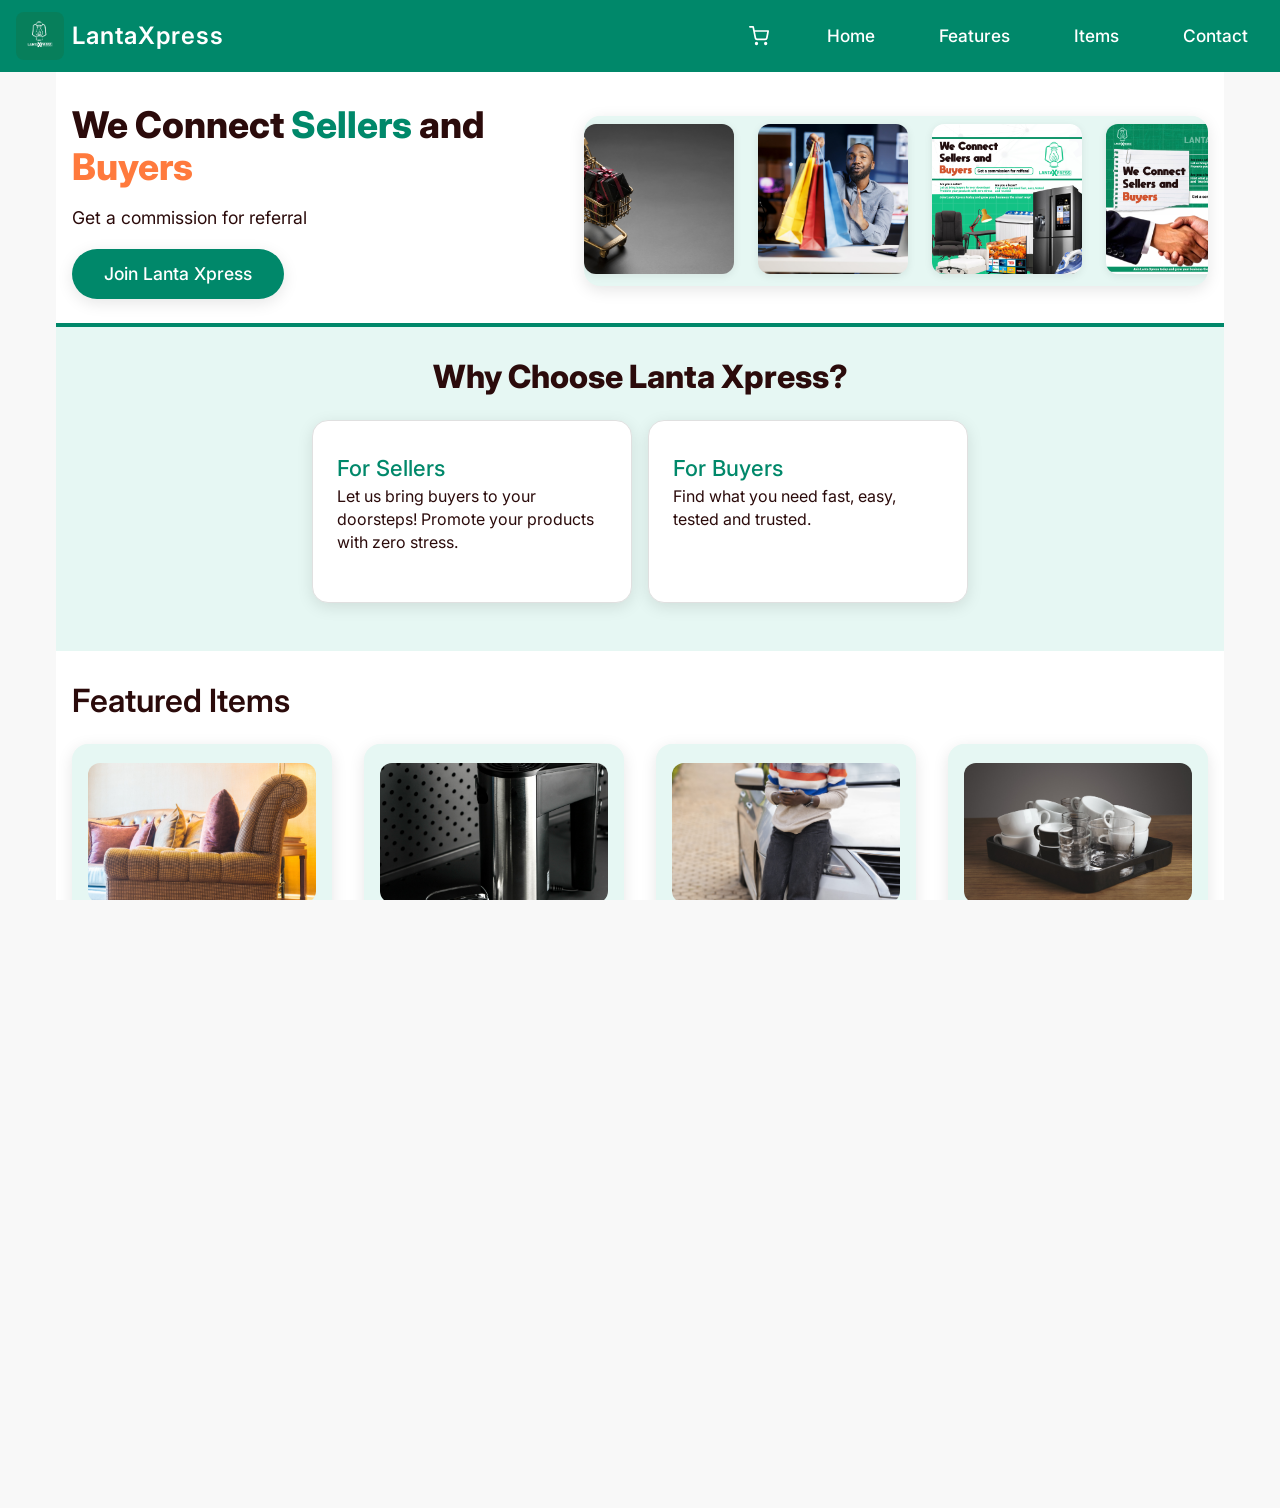
==== index.html @ f696a0c0 "chore: push typography and header updates" ====
<!DOCTYPE html>
<html lang="en">
<head>
  <meta charset="UTF-8">
  <meta name="viewport" content="width=device-width, initial-scale=1.0">
  <title>Lanta Xpress - Buy and Sell Products</title>
  <link rel="stylesheet" href="style.css">
  <link rel="preconnect" href="https://fonts.googleapis.com">
  <link rel="preconnect" href="https://fonts.gstatic.com" crossorigin>
  <link href="https://fonts.googleapis.com/css2?family=Inter:wght@400;500;600&family=Roboto:wght@400;500&display=swap" rel="stylesheet">
  <link rel="stylesheet" href="typography.css">
</head>
<body>
  <header class="header">
    <div class="logo-area">
      <img src="assets/lantalogo2.jpg" alt="Lanta Xpress Logo" class="logo">
      <span class="brand-name">LantaXpress</span>
    </div>
    <nav class="nav">
      <ul id="main-menu">
        <li>
          <button class="cart-btn" aria-label="View cart">
            <svg class="cart-icon" width="22" height="22" viewBox="0 0 24 24" fill="none" stroke="#fff" stroke-width="2" stroke-linecap="round" stroke-linejoin="round">
              <circle cx="9" cy="21" r="1"/>
              <circle cx="20" cy="21" r="1"/>
              <path d="M1 1h4l2.68 13.39a2 2 0 0 0 2 1.61h9.72a2 2 0 0 0 2-1.61L23 6H6"/>
            </svg>
          </button>
        </li>
        <li><a href="#home">Home</a></li>
        <li><a href="#features">Features</a></li>
        <li><a href="items.html">Items</a></li>
        <li><a href="#contact">Contact</a></li>
      </ul>
    </nav>
    <div class="header-icons">
      <div style="display: flex; align-items: center; gap: 0.5rem;">
        <button class="cart-btn mobile-cart-btn" aria-label="View cart">
          <svg class="cart-icon" width="22" height="22" viewBox="0 0 24 24" fill="none" stroke="#fff" stroke-width="2" stroke-linecap="round" stroke-linejoin="round">
            <circle cx="9" cy="21" r="1"/>
            <circle cx="20" cy="21" r="1"/>
            <path d="M1 1h4l2.68 13.39a2 2 0 0 0 2 1.61h9.72a2 2 0 0 0 2-1.61L23 6H6"/>
          </svg>
        </button>
        <button class="menu-btn" aria-label="Toggle menu" aria-expanded="false" aria-controls="main-menu">☰</button>
      </div>
    </div>
  </header>
  <main class="container">
    <section class="hero">
      <div class="hero-content">
        <h1>We Connect <span class="highlight">Sellers</span> and <span class="highlight-orange">Buyers</span></h1>
        <p class="subtitle">Get a commission for referral</p>
        <a href="items.html" class="cta-btn">Join Lanta Xpress</a>
      </div>
      <div class="hero-marquee">
        <div class="marquee-track">
          <img src="assets/lantaexpressimage2.jpg" alt="Lanta Express 2">
          <img src="assets/lantaexpressimage1.jpg" alt="Lanta Express 1">
          <img src="assets/latanexpress-design.jpg" alt="Latan Express Design">
          <img src="assets/lantaexpress-design-2.jpg" alt="Lanta Express Design 2">
          <!-- Repeat for smooth animation -->
          <img src="assets/lantaexpressimage2.jpg" alt="Lanta Express 2">
          <img src="assets/lantaexpressimage1.jpg" alt="Lanta Express 1">
          <img src="assets/latanexpress-design.jpg" alt="Latan Express Design">
          <img src="assets/lantaexpress-design-2.jpg" alt="Lanta Express Design 2">
        </div>
      </div>
    </section>
<!-- Why Choose Lanta Xpress? Section -->

    <section id="features" class="features">
      <h2 style="text-align:center; font-size:2rem; margin-bottom:1.2rem; color:#2b0b0b; font-weight:800;">Why Choose Lanta Xpress?</h2>
      <div class="features-list">
        <div class="feature">
          <h3>For Sellers</h3>
          <p>Let us bring buyers to your doorsteps! Promote your products with zero stress.</p>
        </div>
        <div class="feature">
          <h3>For Buyers</h3>
          <p>Find what you need fast, easy, tested and trusted.</p>
        </div>
      </div>
    </section>
    <section id="items" class="items-section">
      <h2>Featured Items</h2>
      <div class="item-cards">
        <div class="item-card">
          <img src="assets/chair-image.jpg" alt="Office Chair">
          <h4>Office Chair</h4>
          <div class="item-price-rating">
            <span class="item-price">₦25,000</span>
            <span class="item-rating">★★★★☆</span>
          </div>
          <button class="add-to-cart-btn">Add to Cart</button>
        </div>
        <div class="item-card">
          <img src="assets/home-equipment-image.jpg" alt="Home Equipment">
          <h4>Home Equipment</h4>
          <div class="item-price-rating">
            <span class="item-price">₦15,500</span>
            <span class="item-rating">★★★☆☆</span>
          </div>
          <button class="add-to-cart-btn">Add to Cart</button>
        </div>
        <div class="item-card">
          <img src="assets/car-woman-image.jpg" alt="Car Listing">
          <h4>Car Listing</h4>
          <div class="item-price-rating">
            <span class="item-price">₦2,100,000</span>
            <span class="item-rating">★★★★★</span>
          </div>
          <button class="add-to-cart-btn">Add to Cart</button>
        </div>
        <div class="item-card">
          <img src="assets/cofee-image.jpg" alt="Coffee">
          <h4>Coffee</h4>
          <div class="item-price-rating">
            <span class="item-price">₦3,200</span>
            <span class="item-rating">★★★☆☆</span>
          </div>
          <button class="add-to-cart-btn">Add to Cart</button>
        </div>
      </div>
    </section>
    <section id="products" class="products-section">
      <h2 style="text-align:center; font-size:2rem; margin-bottom:1.2rem; color:#2b0b0b; font-weight:800;">Products</h2>
      <div class="products-cards item-cards">
        <div class="item-card">
          <img src="assets/bluetooth-speaker.jpg" alt="Product 1">
          <h4>Bluetooth Speaker</h4>
          <div class="item-price-rating">
            <span class="item-price">₦8,500</span>
            <span class="item-rating">★★★★☆</span>
          </div>
          <button class="add-to-cart-btn">Add to Cart</button>
        </div>
        <div class="item-card">
          <img src="assets/smartwatch.jpg" alt="Product 2">
          <h4>Smart Watch</h4>
          <div class="item-price-rating">
            <span class="item-price">₦12,000</span>
            <span class="item-rating">★★★☆☆</span>
          </div>
          <button class="add-to-cart-btn">Add to Cart</button>
        </div>
        <div class="item-card">
          <img src="assets/earbuds.jpg" alt="Product 3">
          <h4>Wireless Earbuds</h4>
          <div class="item-price-rating">
            <span class="item-price">₦6,200</span>
            <span class="item-rating">★★★★★</span>
          </div>
          <button class="add-to-cart-btn">Add to Cart</button>
        </div>
        <div class="item-card">
          <img src="assets/powerbanks.jpg" alt="Product 4">
          <h4>Power Bank</h4>
          <div class="item-price-rating">
            <span class="item-price">₦9,000</span>
            <span class="item-rating">★★★☆☆</span>
          </div>
          <button class="add-to-cart-btn">Add to Cart</button>
        </div>
      </div>
    </section>
   </main>
  <footer class="footer">
    <div class="footer-content">
      <img src="assets/footer-image.jpg" alt="Lanta Xpress" class="footer-img">
      <p>Join Lanta Xpress today and grow your business the smart way!</p>
    </div>
  </footer>
  <!-- Mobile Bottom Navigation -->
  <nav class="mobile-bottom-nav">
    <a href="#home" class="nav-item">
      <span class="nav-icon">
        <svg width="22" height="22" viewBox="0 0 24 24" fill="none" stroke="#00886a" stroke-width="2" stroke-linecap="round" stroke-linejoin="round"><path d="M3 12L12 3l9 9"/><path d="M9 21V9h6v12"/></svg>
      </span>
      <span class="nav-label">Home</span>
    </a>
    <a href="items.html" class="nav-item">
      <span class="nav-icon">
        <svg width="22" height="22" viewBox="0 0 24 24" fill="none" stroke="#00886a" stroke-width="2" stroke-linecap="round" stroke-linejoin="round"><circle cx="9" cy="21" r="1"/><circle cx="20" cy="21" r="1"/><path d="M1 1h4l2.68 13.39a2 2 0 0 0 2 1.61h9.72a2 2 0 0 0 2-1.61L23 6H6"/></svg>
      </span>
      <span class="nav-label">Items</span>
    </a>
    <a href="#features" class="nav-item">
      <span class="nav-icon">
        <svg width="22" height="22" viewBox="0 0 24 24" fill="none" stroke="#00886a" stroke-width="2" stroke-linecap="round" stroke-linejoin="round"><circle cx="12" cy="12" r="10"/><path d="M12 8v4l3 3"/></svg>
      </span>
      <span class="nav-label">Features</span>
    </a>
    <a href="#account" class="nav-item">
      <span class="nav-icon">
        <svg width="22" height="22" viewBox="0 0 24 24" fill="none" stroke="#00886a" stroke-width="2" stroke-linecap="round" stroke-linejoin="round"><circle cx="12" cy="7" r="4"/><path d="M5.5 21a8.38 8.38 0 0 1 13 0"/></svg>
      </span>
      <span class="nav-label">Account</span>
    </a>
  </nav>
  <script src="script.js"></script>
</body>
</html>
---- style.css ----
@media (min-width: 601px) {
  .mobile-cart-btn {
    display: none !important;
  }
}
@media (min-width: 601px) {
  .mobile-bottom-nav {
    display: none !important;
  }
}
@media (max-width: 600px) {
  .hero-marquee {
    width: 100vw;
    min-width: 0;
    max-width: 100vw;
    height: 90px;
    margin-left: 0;
    margin-right: 0;
    border-radius: 14px;
    overflow-x: auto;
    background: #e6f7f3;
    border: 1.5px solid #d0eae2;
    box-shadow: 0 2px 8px rgba(0,0,0,0.04);
    padding: 0.1rem 0;
    display: flex;
    align-items: center;
    justify-content: flex-start;
    margin-bottom: 0.1rem;
    box-sizing: border-box;
    .header-icons {
      flex-direction: row;
      gap: 0.5rem;
      align-items: center;
      justify-content: flex-end;
    }
    .cart-btn, .menu-btn {
      display: flex;
      align-items: center;
      justify-content: center;
      padding: 0.1rem;
    }
    .cart-icon {
      width: 20px;
      height: 20px;
    }
  }
  .marquee-track {
    gap: 0.4rem;
    align-items: center;
    padding-left: 0.1rem;
  }
  .marquee-item {
    background: #fff;
    border-radius: 10px;
    box-shadow: 0 1px 4px rgba(0,0,0,0.08);
    width: 60px;
    height: 60px;
    display: flex;
    align-items: center;
    justify-content: center;
    margin-bottom: 0;
    padding: 2px;
  }
  .marquee-track img {
    width: 80px;
    height: 80px;
    border-radius: 14px;
    background: #fff;
    box-shadow: 0 2px 8px rgba(0,0,0,0.08);
    margin-bottom: 0;
    display: block;
    object-fit: cover;
  }
}
/* Lanta Xpress Professional E-commerce Styles */
.cart-btn {
  background: none !important;
  border: none !important;
  box-shadow: none !important;
  padding: 0.1rem;
  display: flex;
  align-items: center;
  justify-content: center;
  cursor: pointer;
}
.cart-icon {
  width: 22px;
  height: 22px;
  stroke: #fff;
  display: block;
  background: none !important;
  box-shadow: none !important;
  border: none !important;
}
  .cart-btn {
    background: none !important;
    border: none !important;
    box-shadow: none !important;
    padding: 0.1rem;
    display: flex;
    align-items: center;
    justify-content: center;
    cursor: pointer;
  }
  .cart-icon {
    width: 20px;
    height: 20px;
    stroke: #fff;
    background: none !important;
    box-shadow: none !important;
    border: none !important;
  }
:root {
  --green: #00886a;
  --accent: #ff7a3d;
  --dark: #2b0b0b;
  --light: #e6f7f3;
  --gray: #f8f8f8;
  --radius: 16px;
  --shadow: 0 4px 16px rgba(0,0,0,0.10);
  --font-main: 'Segoe UI', Arial, sans-serif;
}

html, body {
  height: 100%;
  margin: 0;
  padding: 0;
  font-family: var(--font-main);
  background: var(--gray);
  color: var(--dark);
}

body {
  min-height: 100vh;
  display: flex;
  flex-direction: column;
}
main {
  flex: 1 0 auto;
}

/* ===== Responsive layout helpers (fluid, safe under zoom) ===== */
/* Use box-sizing everywhere for predictable sizing */
*, *::before, *::after { box-sizing: border-box; }

/* Fluid typography that scales gently across viewports */
html { font-size: clamp(14px, 1.05vw + 0.6rem, 18px); }

/* Reusable centered container with safe max width */
.container {
  width: 100%;
  max-width: 1200px; /* desktop cap */
  margin-left: auto;
  margin-right: auto;
  padding-left: 1rem;
  padding-right: 1rem;
}

/* Make images and media responsive so they never overflow their containers */
img, picture, video, iframe { max-width: 100%; height: auto; display: block; }

/* Flexible product grid fallback (keeps items inside viewport when zoomed) */
.products-cards, .item-cards {
  display: grid;
  grid-template-columns: repeat(auto-fit, minmax(160px, 1fr));
  gap: 1rem;
}

/* Prevent accidental horizontal overflow while keeping accessibility preserved.
   If you see clipped content, increase container padding or adjust specific elements. */
html, body { overflow-x: hidden; }

/* Slightly narrower container on tablets to keep comfortable line-length */
@media (min-width: 769px) and (max-width: 1024px) {
  .container { max-width: 900px; }
}

@media (max-width: 768px) {
  .container { padding-left: 0.75rem; padding-right: 0.75rem; }
}

/* End responsive helpers */

/* Category sections: hidden by default, shown when activated by JS */
.category-section { display: none; }
.category-section.active { display: block; }

/* Make All Products board clearly clickable */
.section[data-category="appliances"] { cursor: pointer; }

/* Sidebar category link styling: match site green and remove underlines */
.sidebar a.category-link {
  color: var(--green);
  text-decoration: none;
  display: inline-block;
}
.sidebar a.category-link:visited {
  color: var(--green);
}
.sidebar a.category-link:hover,
.sidebar li.active a.category-link {
  color: var(--green);
  text-decoration: none;
  font-weight: 700;
}
.sidebar a.category-link:focus {
  outline: 3px solid rgba(0,136,106,0.12);
  outline-offset: 2px;
}


.header {
  display: flex;
  align-items: center;
  background: var(--green);
  padding: 0.75rem 1rem;
  position: sticky;
  top: 0;
  z-index: 10;
}

@media (min-width: 601px) {
  .header {
    display: flex;
    align-items: center;
    justify-content: space-between;
  }
  .logo-area {
    flex: 0 0 auto;
  }
  .nav {
    display: flex;
    align-items: center;
    margin-left: auto;
  }
  #main-menu {
    display: flex;
    align-items: center;
    flex-direction: row;
  }
  .cart-btn {
    margin-right: 0.5rem;
    order: 0;
  }
  #main-menu > .cart-btn {
    margin-right: 0.5rem;
    order: 0;
  }
  #main-menu > li {
    order: 1;
  }
}
.logo-area {
  display: flex;
  align-items: center;
  gap: 0.5rem;
}
.logo {
  height: 48px;
  border-radius: 8px;
}
.brand-name {
  color: #fff;
  font-size: 1.5rem;
  font-weight: bold;
  letter-spacing: 1px;
}
.nav ul {
  list-style: none;
  display: flex;
  gap: 2rem;
  margin: 0;
  padding: 0;
}
.nav a {
  color: #fff;
  text-decoration: none;
  font-weight: 500;
  font-size: 1.08rem;
  padding: 0.5rem 1rem;
  border-radius: 6px;
  transition: background 0.2s;
}
.nav a:hover {
  background: rgba(255,255,255,0.10);
}
.menu-btn {
  display: none;
}
@media (max-width: 700px) {
  .nav ul { gap: 1rem; }
  .brand-name { font-size: 1.1rem; }

/* Mobile: keep category options visible at top by making sidebar sticky */
@media (max-width: 600px) {
  .sidebar {
    position: sticky;
    top: 68px; /* leave space for the sticky header */
    z-index: 15;
    background: #fff;
    padding-top: 0.45rem;
    padding-bottom: 0.45rem;
    margin-bottom: 0.5rem;
  }
  .sidebar ul {
    display: flex;
    flex-direction: row;
    gap: 0.8rem;
    overflow-x: auto;
    padding-left: 0.6rem;
    padding-right: 0.6rem;
    margin: 0;
  }
  .sidebar li { margin-bottom: 0; white-space: nowrap; }
}
}

.hero {
  background: #fff;
  padding: 2rem 1rem 1.5rem 1rem;
  border-bottom: 4px solid var(--green);
  display: flex;
  flex-wrap: wrap;
  align-items: center;
  justify-content: space-between;
  gap: 2rem;
}
.hero-content {
  max-width: 480px;
}
.hero h1 {
  font-size: 2.3rem;
  font-weight: 800;
  margin: 0 0 1rem 0;
  color: var(--dark);
}
.highlight {
  color: var(--green);
}
.highlight-orange {
  color: var(--accent);
}
.subtitle {
  font-size: 1.1rem;
  color: var(--dark);
  margin-bottom: 1.2rem;
}
.cta-btn {
  display: inline-block;
  background: var(--green);
  color: #fff;
  padding: 0.75rem 2rem;
  border-radius: 30px;
  font-size: 1.1rem;
  text-decoration: none;
  font-weight: bold;
  transition: background 0.2s;
  box-shadow: var(--shadow);
}
.cta-btn:hover {
  background: var(--accent);
}
.hero-marquee {
  flex: 1 1 350px;
  min-width: 320px;
  overflow: hidden;
  border-radius: var(--radius);
  box-shadow: var(--shadow);
  background: var(--light);
  padding: 0.5rem 0;
  position: relative;
  height: 170px;
}
.marquee-track {
  display: flex;
  gap: 1.5rem;
  align-items: center;
  will-change: transform;
  animation: marquee-left 18s linear infinite;
}
.marquee-track img {
  flex-shrink: 0;
  width: 150px;
  height: 150px;
  object-fit: cover;
  border-radius: 12px;
  box-shadow: 0 2px 8px rgba(0,0,0,0.08);
  background: #fff;
}
@keyframes marquee-left {
  0% { transform: translateX(0); }
  100% { transform: translateX(-50%); }
}

.features {
  background: var(--light);
  padding: 2rem 1rem;
  color: var(--dark);
}
.features-list {
  display: flex;
  gap: 2rem;
  justify-content: center;
  margin-top: 1.5rem;
  flex-wrap: wrap;
}
.feature {
  background: #fff;
  border-radius: var(--radius);
  box-shadow: var(--shadow);
  padding: 2rem 1.5rem;
  width: 320px;
  min-width: 220px;
  border: 1px solid #e0e0e0;
  display: flex;
  flex-direction: column;
  align-items: flex-start;
  transition: box-shadow 0.2s;
  color: var(--dark);
  margin-bottom: 1rem;
}
.feature h3 {
  color: var(--green);
  margin-top: 0;
}
.feature:hover {
  box-shadow: 0 8px 24px rgba(0,136,106,0.12);
}

.items-section {
  background: #fff;
  padding: 2rem 1rem;
}
.items-section h2 {
  font-size: 2rem;
  color: var(--dark);
  margin-bottom: 1.5rem;
}
.item-cards {
/* Products section uses same grid as item-cards */
.products-cards {
  display: grid;
  grid-template-columns: repeat(auto-fit, minmax(220px, 1fr));
  gap: 2rem;
  justify-items: center;
}
  display: grid;
  grid-template-columns: repeat(auto-fit, minmax(220px, 1fr));
  gap: 2rem;
  justify-items: center;
}
.item-card {
/* Products section uses same card style as item-cards */
.products-cards .item-card {
  background: var(--light);
  border-radius: var(--radius);
  box-shadow: var(--shadow);
  padding: 1.2rem 1rem 1rem 1rem;
  width: 100%;
  max-width: 270px;
  min-width: 200px;
  display: flex;
  flex-direction: column;
  align-items: center;
  transition: box-shadow 0.2s, transform 0.2s;
  cursor: pointer;
}
.products-cards .item-card img {
  width: 100%;
  height: 140px;
  object-fit: cover;
  border-radius: 12px;
  margin-bottom: 0.7rem;
  background: #fff;
}
.products-cards .item-card h4 {
  margin: 0 0 0.3rem 0;
  color: var(--dark);
  font-size: 1.1rem;
  font-weight: 700;
  text-align: center;
}
.products-cards .item-price-rating {
  display: flex;
  justify-content: space-between;
  align-items: center;
  width: 100%;
  margin: 0.2rem 0 0.5rem 0;
  font-size: 1rem;
}
.products-cards .item-price {
  color: #00886a;
  font-weight: bold;
}
.products-cards .item-rating {
  color: #ff7a3d;
  font-weight: 600;
  font-size: 1rem;
  margin-left: 0.5rem;
}
.products-cards .add-to-cart-btn {
  width: 100%;
  padding: 0.5rem 0;
  background: #00886a;
  color: #fff;
  border: none;
  border-radius: 8px;
  font-size: 1rem;
  font-weight: 600;
  cursor: pointer;
  transition: background 0.2s;
  margin-top: 0.2rem;
  box-shadow: 0 2px 8px rgba(0,0,0,0.04);
}
.products-cards .add-to-cart-btn:hover {
  background: #ff7a3d;
}
.products-cards .item-card:hover {
  box-shadow: 0 8px 24px rgba(0,136,106,0.12);
  transform: translateY(-4px) scale(1.03);
}
  background: var(--light);
  border-radius: var(--radius);
  box-shadow: var(--shadow);
  padding: 1.2rem 1rem 1rem 1rem;
  width: 100%;
  max-width: 270px;
  min-width: 200px;
  display: flex;
  flex-direction: column;
  align-items: center;
  transition: box-shadow 0.2s, transform 0.2s;
  cursor: pointer;
}
.item-card img {
  width: 100%;
  height: 140px;
  object-fit: cover;
  border-radius: 12px;
  margin-bottom: 0.7rem;
  background: #fff;
}
.item-card h4 {
  margin: 0 0 0.3rem 0;
  color: var(--dark);
  font-size: 1.1rem;
  font-weight: 700;
  text-align: center;
}
.item-price-rating {
  display: flex;
  justify-content: space-between;
  align-items: center;
  width: 100%;
  margin: 0.2rem 0 0.5rem 0;
  font-size: 1rem;
}
.item-price {
  color: #00886a;
  font-weight: bold;
}
.item-rating {
  color: #ff7a3d;
  font-weight: 600;
  font-size: 1rem;
  margin-left: 0.5rem;
}
.add-to-cart-btn {
  width: 100%;
  padding: 0.5rem 0;
  background: #00886a;
  color: #fff;
  border: none;
  border-radius: 8px;
  font-size: 1rem;
  font-weight: 600;
  cursor: pointer;
  transition: background 0.2s;
  margin-top: 0.2rem;
  box-shadow: 0 2px 8px rgba(0,0,0,0.04);
}
.add-to-cart-btn:hover {
  background: #ff7a3d;
}
.item-card:hover {
  box-shadow: 0 8px 24px rgba(0,136,106,0.12);
  transform: translateY(-4px) scale(1.03);
}

.footer {
  background: var(--green);
  color: #fff;
  padding: 1.5rem 2rem;
  width: 100%;
  box-sizing: border-box;
  margin-top: auto;
}
.footer-content {
  display: flex;
  align-items: center;
  justify-content: center;
  gap: 1.5rem;
  max-width: 1200px;
  margin: 0 auto;
  padding: 0 1rem;
}
.footer-img {
  height: 48px;
  border-radius: 8px;
  box-shadow: 0 2px 8px rgba(0,0,0,0.10);
}
.footer-content p {
  font-size: 1.2rem;
  font-weight: 500;
  margin: 0;
}

@media (max-width: 1200px) {
  .item-card, .feature { width: 280px; }
}
@media (max-width: 900px) {
  .header { flex-direction: row; }
  .hero { flex-direction: column; align-items: flex-start; }
  .hero-marquee { min-width: 100%; }
  .features-list, .item-cards {
    flex-direction: column;
    align-items: center;
    width: 100%;
    max-width: 100vw;
    box-sizing: border-box;
  }
  .feature, .item-card {
    width: 95vw;
    max-width: 350px;
    min-width: 180px;
  }
}
@media (max-width: 700px) {
  .header { flex-direction: row; gap: 0.5rem; }
  .brand-name { font-size: 1.1rem; }
  .nav ul { gap: 0.5rem; }
}
@media (max-width: 600px) {
  .header { flex-direction: row; justify-content: space-between; align-items: center; gap: 0; padding: 0.5rem 0.5rem; }
  .logo { height: 36px; }
  .brand-name { font-size: 1rem; }
  .nav ul {
    flex-direction: column;
    gap: 0.5rem;
    position: absolute;
    top: 60px;
    right: 10px;
    background: var(--green);
    border-radius: 10px;
    box-shadow: 0 4px 16px rgba(0,0,0,0.10);
    padding: 1rem 1.5rem;
    display: none;
    z-index: 100;
  }
  .nav ul.show {
    display: flex;
  }
  .menu-btn {
    display: block;
    background: transparent;
    border: none;
    color: #fff;
    font-size: 2rem;
    margin-left: auto;
    z-index: 101;
  }
  .hero {
    flex-direction: column;
    align-items: flex-start;
    padding: 1rem 0.2rem 0.5rem 0.2rem;
    gap: 1rem;
  }
  .hero-content { max-width: 100%; }
  .hero h1 { font-size: 1.1rem; }
  .hero-marquee {
    width: 100vw;
    min-width: 0;
    max-width: 100vw;
    height: 100px;
    margin-left: -8px;
    margin-right: -8px;
    border-radius: 12px;
    overflow-x: hidden;
    background: #e6f7f3;
    border: 1.5px solid #d0eae2;
    box-shadow: 0 2px 8px rgba(0,0,0,0.04);
    padding: 0.5rem 0 0.2rem 0;
    display: flex;
    align-items: center;
    justify-content: flex-start;
    margin-bottom: 0.5rem;
  }
  .hero-marquee {
    margin-left: auto;
    margin-right: auto;
    box-sizing: border-box;
  }
  .feature {
    max-width: 95vw;
    width: 100%;
    margin-left: auto;
    margin-right: auto;
    box-sizing: border-box;
  }
  .item-cards {
    display: grid;
    grid-template-columns: 1fr 1fr;
    gap: 1rem;
    justify-items: center;
  }
  .item-card {
    width: 100%;
    max-width: 170px;
    min-width: 120px;
    padding: 0.7rem 0.4rem 0.5rem 0.4rem;
    box-sizing: border-box;
    border-radius: 14px;
    display: flex;
    flex-direction: column;
    align-items: center;
    justify-content: flex-start;
  }
  .item-card img {
    width: 100%;
    height: 80px;
    border-radius: 10px;
    object-fit: cover;
    margin-bottom: 0.3rem;
  }
  .item-card h4 {
    font-size: 0.95rem;
    text-align: center;
    margin: 0 0 0.2rem 0;
    font-weight: 700;
  }
  .item-price-rating {
    font-size: 0.9rem;
    margin-bottom: 0.2rem;
  }
  .add-to-cart-btn {
    font-size: 0.9rem;
    padding: 0.35rem 0;
  }
  .recent-listings-section {
    background: #fff;
    padding: 2rem 1rem;
    margin-top: 1.5rem;
  }
  .recent-listings-cards {
    display: grid;
    grid-template-columns: 1fr 1fr;
    gap: 1rem;
    justify-items: center;
  }
  .recent-listing-card {
    width: 90px;
    height: 110px;
    min-width: 0;
    max-width: 100%;
    padding: 0.5rem 0.3rem 0.3rem 0.3rem;
    box-sizing: border-box;
    margin: 0;
    border-radius: 14px;
    background: #e6f7f3;
    display: flex;
    flex-direction: column;
    align-items: center;
    justify-content: flex-start;
    box-shadow: 0 2px 8px rgba(0,0,0,0.04);
  }
  .recent-listing-card img {
    width: 80px;
    height: 60px;
    border-radius: 10px;
    object-fit: cover;
    margin-bottom: 0.3rem;
  }
  .recent-listing-card h4 {
    font-size: 0.85rem;
    text-align: center;
    margin: 0;
    font-weight: 600;
    color: #2b0b0b;
  }
  .recent-listing-price {
    color: #00886a;
    font-weight: bold;
    font-size: 0.85rem;
    margin-top: 0.1rem;
  }
  .footer {
    display: none !important;
  }
  .mobile-bottom-nav {
    position: fixed;
    left: 0;
    right: 0;
    bottom: 0;
    width: 100vw;
    height: 60px;
    background: #fff;
    border-top: 1.5px solid #e0e0e0;
    display: flex;
    justify-content: space-around;
    align-items: center;
    z-index: 1000;
    box-shadow: 0 -2px 8px rgba(0,0,0,0.04);
  }
  .mobile-bottom-nav .nav-item {
    display: flex;
    flex-direction: column;
    align-items: center;
    justify-content: center;
    color: #00886a;
    text-decoration: none;
    font-size: 0.85rem;
    flex: 1;
    height: 100%;
    transition: color 0.2s;
  }
  .mobile-bottom-nav .nav-item:active,
  .mobile-bottom-nav .nav-item:focus {
    color: #ff7a3d;
  }
  .mobile-bottom-nav .nav-icon {
    font-size: 1.4rem;
    margin-bottom: 2px;
    display: block;
  }
  .mobile-bottom-nav .nav-logo {
    width: 22px;
    height: 22px;
    border-radius: 50%;
    margin-bottom: 2px;
    object-fit: cover;
    border: 1.5px solid #00886a;
  }
  .mobile-bottom-nav .nav-label {
    font-size: 0.75rem;
    margin-top: 0;
    font-weight: 500;
  }
  body {
    padding-bottom: 60px !important;
  }
  main, .items-section, .recent-listings-section {
    padding-bottom: 80px !important;
  }
  .item-cards {
    display: grid;
    grid-template-columns: 1fr 1fr;
    gap: 0.3rem;
    justify-items: center;
  }
  .item-card {
    opacity: 0;
    transform: translate3d(0,0,0);
    will-change: transform, opacity;
    transition: transform 320ms cubic-bezier(.2,.8,.2,1), opacity 220ms ease-in;
  }
  .item-card.slide-in-left,
  .item-card.slide-in-right {
    opacity: 1;
    transform: translate3d(0,0,0);
    transition-delay: 0s;
  }
  /* smaller translate distance and 3D transform for GPU acceleration */
  .item-cards .item-card:nth-child(odd):not(.slide-in-left) {
    transform: translate3d(-24px,0,0);
  }
  .item-cards .item-card:nth-child(even):not(.slide-in-right) {
    transform: translate3d(24px,0,0);
  }
}
/* Make footer sit at the bottom on tablet devices (prevent it floating mid-page) */
@media (min-width: 601px) and (max-width: 1024px) {
  .footer {
    position: fixed;
    left: 0;
    right: 0;
    bottom: 0;
    width: 100%;
    z-index: 900;
    box-shadow: 0 -4px 12px rgba(0,0,0,0.08);
    margin-top: 0; /* ensure no auto margin interferes */
  }
  /* prevent content from being hidden behind the fixed footer */
  body {
    padding-bottom: 90px; /* footer height + some breathing room */
  }
  main {
    padding-bottom: 0; /* keep any existing padding rules from doubling */
  }
}

/* ===== Logistics page specific styles ===== */
.logistics-hero {
  background: linear-gradient(180deg, rgba(0,136,106,0.06), rgba(255,255,255,0));
  padding: 2.2rem 0.8rem;
  border-bottom: 1px solid rgba(0,0,0,0.04);
}
.features-list { gap: 1rem; }
.cards { display:flex; gap:1rem; flex-wrap:wrap; }
.card, .feature { min-height:140px; }
.tabs { display:flex; gap:.6rem; }
.tab { padding:.5rem 0.9rem; border-radius:10px; background:#fff; border:1px solid #e8e8e8; cursor:pointer; font-weight:600; }
.tab.active { background:linear-gradient(90deg,var(--green),var(--accent)); color:#fff; box-shadow: 0 6px 18px rgba(0,136,106,0.12); }
.booking-form { display:flex; flex-direction:column; gap:.6rem; max-width:720px; }
.booking-form label { display:flex; flex-direction:column; gap:.35rem; font-size:0.98rem; }
.booking-form input[type="text"], .booking-form input[type="tel"], .booking-form textarea { padding:.6rem .8rem; border-radius:10px; border:1px solid #e6e6e6; background:#fff; }
.booking-form textarea { resize:vertical; }
.booking-form .cta-btn { padding:.6rem 1rem; border-radius:10px; }
#form-message { font-weight:700; }

@media (max-width: 700px) {
  .booking-form { width: 100%; }
  .tabs { gap:.4rem; }
  .tab { flex:1; text-align:center; }
}

/* end logistics styles */

/* ===== Animations (subtle, performant) ===== */
.fade-in-up { opacity: 0; transform: translateY(12px); transition: opacity 420ms ease, transform 420ms cubic-bezier(.2,.9,.2,1); }
.fade-in-up.visible { opacity: 1; transform: translateY(0); }

.feature { transition: transform 260ms ease, box-shadow 260ms ease; }
.feature:hover { transform: translateY(-6px) scale(1.01); box-shadow: 0 12px 36px rgba(0,136,106,0.12); }

.hero h1 { display:inline-block; transform-origin: left center; }
.heading-appear { opacity:0; transform: translateY(-8px) scale(.995); transition: transform 420ms cubic-bezier(.2,.9,.2,1), opacity 420ms ease; }
.heading-appear.visible { opacity:1; transform: translateY(0) scale(1); }

/* small pulse for CTA on hover */
.cta-btn { transition: transform 180ms ease, box-shadow 180ms ease; }
.cta-btn:hover { transform: translateY(-3px); box-shadow: 0 10px 30px rgba(0,0,0,0.08); }

/* subtle tab pulse on active */
.tab.active { animation: tabPulse 1500ms infinite; }
@keyframes tabPulse { 0% { box-shadow: 0 6px 18px rgba(0,136,106,0.12); } 50% { box-shadow: 0 10px 28px rgba(0,136,106,0.10); } 100% { box-shadow: 0 6px 18px rgba(0,136,106,0.12); } }

@media (prefers-reduced-motion: reduce) {
  .fade-in-up, .heading-appear, .tab.active { transition: none; animation: none !important; }
}

/* end animations */

/* Logistics visual placeholder styles */
.logistics-visual {
  width: 320px;
  height: 220px;
  border-radius: 14px;
  overflow: hidden;
  background: linear-gradient(180deg, rgba(0,136,106,0.04), rgba(255,255,255,0.02));
  display:flex;
  align-items:center;
  justify-content:center;
  box-shadow: 0 8px 28px rgba(0,0,0,0.06);
  border: 1px solid rgba(0,0,0,0.04);
}
.logistics-visual img {
  width: 100%;
  height: 100%;
  object-fit: cover;
  display:block;
  transform-origin: center;
  transition: transform 420ms cubic-bezier(.2,.9,.2,1), filter 320ms ease;
}

/* gentle floating animation */
.logistics-visual img { animation: floatY 6s ease-in-out infinite; }
@keyframes floatY {
  0% { transform: translateY(0) scale(1); }
  50% { transform: translateY(-6px) scale(1.015); }
  100% { transform: translateY(0) scale(1); }
}

.logistics-visual:hover img { transform: scale(1.03) translateY(-4px); filter: saturate(1.06) contrast(1.02); }

@media (max-width: 900px) {
  .logistics-visual { width: 46vw; height: 180px; }
}

@media (max-width: 600px) {
  .logistics-visual { width: 95vw; height: 160px; margin: 0 auto; }
}

/* make sure fade-in is respected */
.logistics-visual.fade-in-up { opacity:0; transform: translateY(10px); }
.logistics-visual.fade-in-up.visible { opacity:1; transform: translateY(0); transition: opacity 520ms ease, transform 520ms cubic-bezier(.2,.9,.2,1); }

/* ===== Mobile spinner overlay ===== */
.mobile-spinner-overlay {
  position: fixed;
  inset: 0;
  display: flex;
  align-items: center;
  justify-content: center;
  background: rgba(255,255,255,0.65);
  z-index: 3000;
  pointer-events: none; /* allow taps to pass when not intended */
}
.mobile-spinner-overlay.visible { pointer-events: auto; }
.mobile-spinner {
  width: 56px;
  height: 56px;
  border-radius: 50%;
  border: 6px solid rgba(0,0,0,0.08);
  border-top-color: var(--green);
  box-shadow: 0 8px 24px rgba(0,0,0,0.12);
  animation: spinner-rotate 900ms linear infinite;
}
@keyframes spinner-rotate { to { transform: rotate(360deg); } }

/* Reduced motion: show static indicator */
@media (prefers-reduced-motion: reduce) {
  .mobile-spinner { animation: none; transform: none; border-top-color: var(--green); }
}

/* small label under spinner for clarity */
.mobile-spinner-label { margin-top: 10px; font-weight:600; color:var(--dark); font-size:0.95rem; text-align:center; }

@media (min-width: 701px) {
  /* spinner is targeted at mobile; hide on larger screens */
  .mobile-spinner-overlay { display: none !important; }
}

/* ===== end spinner styles ===== */
---- typography.css ----
/* Typography system for LantaXpress
	 - Inter: UI / commerce elements (400,500,600)
	 - Roboto: long-form readable text (400,500)
	 - CSS variables defined in :root for easy theming
*/

:root{
	/* font families */
	--font-ui: 'Inter', system-ui, -apple-system, 'Segoe UI', 'Helvetica Neue', Arial, sans-serif;
	--font-body: 'Roboto', 'Helvetica Neue', Arial, sans-serif;

	/* allowed weights */
	--fw-regular: 400;
	--fw-medium: 500;
	--fw-semibold: 600;

	/* base scale */
	--base-font-size: 16px;
	--line-height: 1.45;
	--heading-line-height: 1.15;

	--color-body: #0f172a;
}

/* Base document settings */
html{font-size:var(--base-font-size);-webkit-font-smoothing:antialiased;-moz-osx-font-smoothing:grayscale}
body{font-family:var(--font-ui);font-weight:var(--fw-regular);font-size:1rem;line-height:var(--line-height);color:var(--color-body);margin:0}

/* Headings and UI text should use Inter (UI font).
	NOTE: keep color declarations out of this broad selector so components
	that have their own color (e.g. buttons, header) are not accidentally overridden. */
h1,h2,h3,h4,h5,h6{font-family:var(--font-ui);margin:0}
button,input,select,textarea{font-family:var(--font-ui)}

h1{font-size:2.25rem;font-weight:var(--fw-semibold);line-height:var(--heading-line-height)}
h2{font-size:1.75rem;font-weight:var(--fw-semibold);line-height:var(--heading-line-height)}
h3{font-size:1.375rem;font-weight:var(--fw-medium)}
h4{font-size:1.125rem;font-weight:var(--fw-medium)}
h5{font-size:1rem;font-weight:var(--fw-medium)}
h6{font-size:0.875rem;font-weight:var(--fw-medium)}

/* UI-specific elements (explicit selectors for e-commerce components) */
.header, .header * {font-family:var(--font-ui)}
.nav, .nav a{font-weight:var(--fw-medium)}
.logo-area .brand-name{font-weight:var(--fw-semibold)}
.item-card h4, .item-card .item-price, .item-card .add-to-cart-btn{font-family:var(--font-ui)}
.item-price{font-weight:var(--fw-semibold)}
.add-to-cart-btn, .cta-btn, .cart-btn{font-weight:var(--fw-medium)}
.category-label, .sidebar li, .ax-side-nav a{font-weight:var(--fw-medium)}
.badge{font-weight:var(--fw-medium);font-size:0.85rem}

/* Ensure header text (brand, nav links, icons) is white for readability on colored header backgrounds
	This rule is intentionally specific and placed later so it overrides previous color declarations. */
.header{color:#fff}
.header a, .header .brand-name, .header .nav-label, .header .menu-btn, .header .header-icons, .header .nav button{color:#fff}
.header .brand-name{font-weight:var(--fw-semibold)}
.header .nav a{color:inherit}

/* Make sure any common site components that use the green background have white text */
.cta-btn, .add-to-cart-btn, .footer, .nav ul, .nav ul.show, .tab.active, .mobile-bottom-nav .nav-item.active {
	color: #fff !important;
}

/* Mobile bottom nav labels should be green (on the light footer background) */
.mobile-bottom-nav .nav-item .nav-label {
	color: var(--green) !important;
}

/* Ensure svg icons inside mobile bottom nav inherit the green color where applicable */
.mobile-bottom-nav .nav-item svg { stroke: var(--green); }

/* Keep product prices and other inline UI text using the UI font but allow their colors to be set in `style.css` */
.item-price, .category-label, .badge{font-family:var(--font-ui)}


/* Long-form readable text must use Roboto. Use the utility class `.longform` on pages/components that are long prose. */
.longform, .product-description, .about-page, .faq-page, .policy-page, .terms-page{font-family:var(--font-body);font-weight:var(--fw-regular);line-height:1.6}
.longform h1,.longform h2,.longform h3{font-family:var(--font-body);font-weight:var(--fw-medium)}

/* Accessibility / readability tweaks */
p{margin:0 0 1rem 0}
small{font-size:.85rem}

/* Responsive adjustments */
@media (max-width:900px){
	html{font-size:15px}
	h1{font-size:1.9rem}
	h2{font-size:1.4rem}
}

@media (max-width:480px){
	html{font-size:14px}
	h1{font-size:1.6rem}
}

/* Prevent mixing fonts inside same component: where a component should use Roboto, apply `.longform` to its container. */
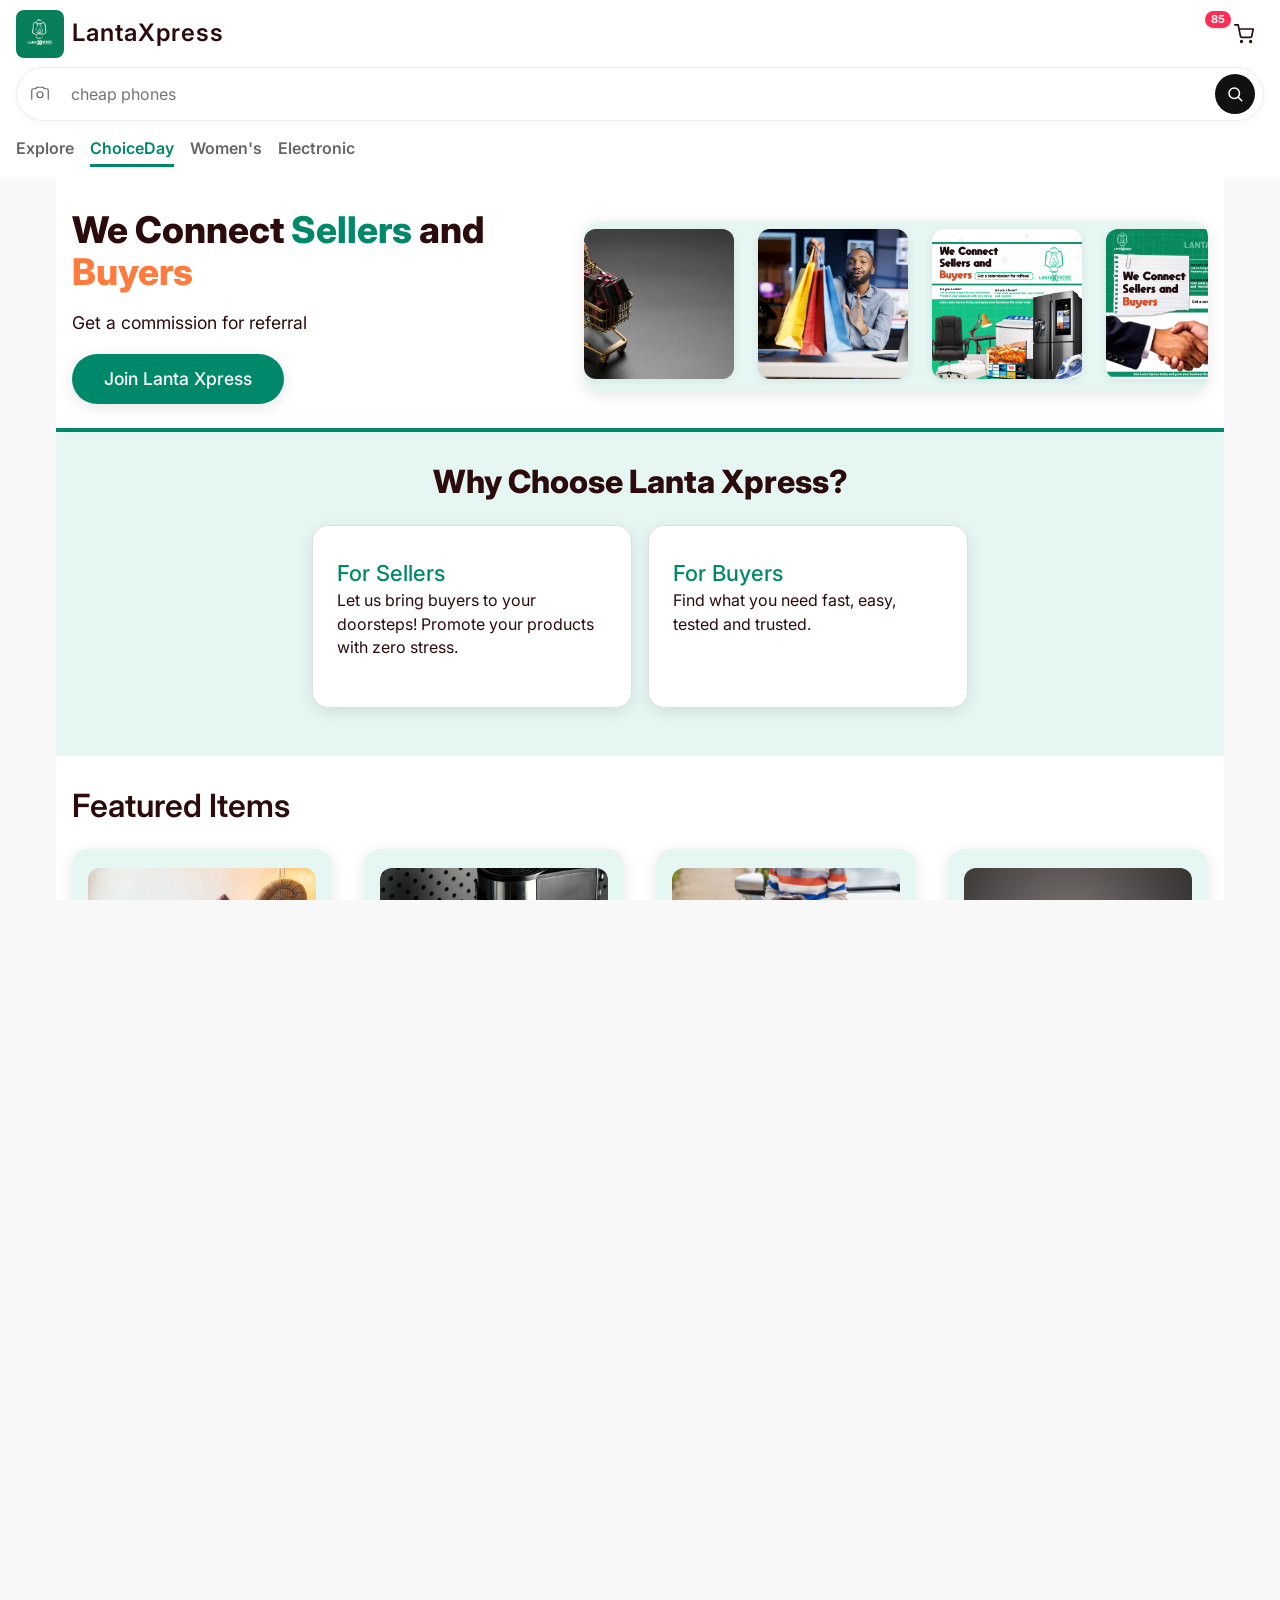
==== commit caeef234: "feat(homepage): homepage header layout and styles" ====
--- a/index.html
+++ b/index.html
@@ -11,39 +11,45 @@
   <link rel="stylesheet" href="typography.css">
 </head>
 <body>
-  <header class="header">
-    <div class="logo-area">
-      <img src="assets/lantalogo2.jpg" alt="Lanta Xpress Logo" class="logo">
-      <span class="brand-name">LantaXpress</span>
-    </div>
-    <nav class="nav">
-      <ul id="main-menu">
-        <li>
-          <button class="cart-btn" aria-label="View cart">
-            <svg class="cart-icon" width="22" height="22" viewBox="0 0 24 24" fill="none" stroke="#fff" stroke-width="2" stroke-linecap="round" stroke-linejoin="round">
-              <circle cx="9" cy="21" r="1"/>
-              <circle cx="20" cy="21" r="1"/>
-              <path d="M1 1h4l2.68 13.39a2 2 0 0 0 2 1.61h9.72a2 2 0 0 0 2-1.61L23 6H6"/>
-            </svg>
-          </button>
-        </li>
-        <li><a href="#home">Home</a></li>
-        <li><a href="#features">Features</a></li>
-        <li><a href="items.html">Items</a></li>
-        <li><a href="#contact">Contact</a></li>
-      </ul>
-    </nav>
-    <div class="header-icons">
-      <div style="display: flex; align-items: center; gap: 0.5rem;">
-        <button class="cart-btn mobile-cart-btn" aria-label="View cart">
-          <svg class="cart-icon" width="22" height="22" viewBox="0 0 24 24" fill="none" stroke="#fff" stroke-width="2" stroke-linecap="round" stroke-linejoin="round">
+  <header class="header homepage">
+    <div class="header-top">
+      <div class="logo-area">
+        <img src="assets/lantalogo2.jpg" alt="Lanta Xpress Logo" class="logo">
+        <span class="brand-name">LantaXpress</span>
+      </div>
+      <div class="header-actions">
+        <button class="notif-btn" aria-label="Notifications">
+          <svg class="notif-icon" width="22" height="22" viewBox="0 0 24 24" fill="none" stroke="currentColor" stroke-width="2" stroke-linecap="round" stroke-linejoin="round" aria-hidden="true">
+            <path d="M15 17h5l-1.405-1.405A2.032 2.032 0 0 1 18 14.158V11a6 6 0 1 0-12 0v3.159c0 .538-.214 1.055-.595 1.436L4 17h5" />
+            <path d="M13.73 21a2 2 0 0 1-3.46 0" />
+          </svg>
+          <span class="notif-badge" aria-hidden="true">85</span>
+        </button>
+        <button class="cart-btn" aria-label="View cart">
+          <svg class="cart-icon" width="22" height="22" viewBox="0 0 24 24" fill="none" stroke="#2b0b0b" stroke-width="2" stroke-linecap="round" stroke-linejoin="round">
             <circle cx="9" cy="21" r="1"/>
             <circle cx="20" cy="21" r="1"/>
             <path d="M1 1h4l2.68 13.39a2 2 0 0 0 2 1.61h9.72a2 2 0 0 0 2-1.61L23 6H6"/>
           </svg>
         </button>
-        <button class="menu-btn" aria-label="Toggle menu" aria-expanded="false" aria-controls="main-menu">☰</button>
-      </div>
+      </div>
+    </div>
+    <div class="header-search">
+      <form class="search-form" action="items.html" method="get">
+        <button type="button" class="camera-btn" aria-label="Image search">
+          <svg width="18" height="18" viewBox="0 0 24 24" fill="none" stroke="#666" stroke-width="1.6" stroke-linecap="round" stroke-linejoin="round"><path d="M23 19V7a2 2 0 0 0-2-2h-3l-2-2H8L6 5H3a2 2 0 0 0-2 2v12"></path><circle cx="12" cy="13" r="4"></circle></svg>
+        </button>
+        <input class="search-input" type="search" name="q" placeholder="cheap phones" aria-label="Search products">
+        <button class="search-btn" type="submit" aria-label="Search">
+          <svg width="18" height="18" viewBox="0 0 24 24" fill="none" stroke="#fff" stroke-width="2" stroke-linecap="round" stroke-linejoin="round"><circle cx="11" cy="11" r="7"></circle><path d="M21 21l-4.35-4.35"></path></svg>
+        </button>
+      </form>
+      <nav class="top-categories" aria-label="Top categories">
+        <a href="#" class="cat">Explore</a>
+        <a href="#" class="cat active">ChoiceDay</a>
+        <a href="#" class="cat">Women's</a>
+        <a href="#" class="cat">Electronic</a>
+      </nav>
     </div>
   </header>
   <main class="container">
@@ -171,9 +177,9 @@
       <p>Join Lanta Xpress today and grow your business the smart way!</p>
     </div>
   </footer>
-  <!-- Mobile Bottom Navigation -->
+  <!-- Mobile Bottom Navigation (consistent) -->
   <nav class="mobile-bottom-nav">
-    <a href="#home" class="nav-item">
+    <a href="index.html" class="nav-item active">
       <span class="nav-icon">
         <svg width="22" height="22" viewBox="0 0 24 24" fill="none" stroke="#00886a" stroke-width="2" stroke-linecap="round" stroke-linejoin="round"><path d="M3 12L12 3l9 9"/><path d="M9 21V9h6v12"/></svg>
       </span>
@@ -185,13 +191,13 @@
       </span>
       <span class="nav-label">Items</span>
     </a>
-    <a href="#features" class="nav-item">
+    <a href="logistics.html" class="nav-item">
       <span class="nav-icon">
         <svg width="22" height="22" viewBox="0 0 24 24" fill="none" stroke="#00886a" stroke-width="2" stroke-linecap="round" stroke-linejoin="round"><circle cx="12" cy="12" r="10"/><path d="M12 8v4l3 3"/></svg>
       </span>
-      <span class="nav-label">Features</span>
-    </a>
-    <a href="#account" class="nav-item">
+      <span class="nav-label">Logistics</span>
+    </a>
+    <a href="account.html" class="nav-item">
       <span class="nav-icon">
         <svg width="22" height="22" viewBox="0 0 24 24" fill="none" stroke="#00886a" stroke-width="2" stroke-linecap="round" stroke-linejoin="round"><circle cx="12" cy="7" r="4"/><path d="M5.5 21a8.38 8.38 0 0 1 13 0"/></svg>
       </span>
--- a/style.css
+++ b/style.css
@@ -219,6 +219,81 @@
   z-index: 10;
 }
 
+/* Homepage-specific header layout (keeps other pages unchanged) */
+.header.homepage {
+  background: #fff;
+  color: var(--dark);
+  flex-direction: column;
+  align-items: stretch;
+  padding: 0.6rem 1rem;
+}
+.header.homepage .header-top {
+  display: flex;
+  align-items: center;
+  justify-content: space-between;
+  gap: 0.5rem;
+}
+.header.homepage .logo-area .brand-name { color: var(--dark); }
+.header.homepage .header-actions { display:flex; align-items:center; gap:0.5rem; }
+.header.homepage .notif-btn {
+  position: relative;
+  background: transparent;
+  border: none;
+  color: var(--dark);
+  display: flex;
+  align-items: center;
+  justify-content: center;
+  padding: 6px;
+  border-radius: 8px;
+}
+.header.homepage .notif-badge {
+  position: absolute;
+  top: -6px;
+  right: -6px;
+  background: #ff2d55;
+  color: #fff;
+  font-size: 11px;
+  padding: 3px 6px;
+  border-radius: 999px;
+  font-weight: 700;
+  line-height: 1;
+  box-shadow: 0 1px 3px rgba(0,0,0,0.12);
+}
+.header.homepage .cart-icon { stroke: var(--dark); }
+.header.homepage .header-search { margin-top: 0.6rem; display: flex; flex-direction: column; gap: 0.45rem; align-items: stretch; }
+.header.homepage .search-form {
+  display: flex;
+  align-items: center;
+  gap: 0.5rem;
+  background: #fff;
+  border-radius: 999px;
+  padding: 6px 8px;
+  border: 1px solid #eee;
+  box-shadow: 0 2px 6px rgba(0,0,0,0.04);
+}
+.header.homepage .search-input { flex: 1; border: none; outline: none; padding: 10px 8px; font-size: 1rem; }
+.header.homepage .search-btn { background: #111; border: none; color: #fff; width: 40px; height: 40px; display:flex; align-items:center; justify-content:center; border-radius: 999px; }
+.header.homepage .camera-btn { background: transparent; border: none; padding: 6px; display:flex; align-items:center; justify-content:center; }
+.header.homepage .top-categories { display:flex; gap: 1rem; padding-top: 0.2rem; overflow-x: auto; }
+.header.homepage .top-categories .cat { color: #666; text-decoration: none; font-weight: 600; padding: 0.35rem 0; white-space: nowrap; }
+.header.homepage .top-categories .cat.active { color: var(--green); border-bottom: 3px solid var(--green); padding-bottom: 0.25rem; }
+
+
+/* Header icons spacing and icon styles */
+.header .header-icons { display:flex; align-items:center; margin-left: 0.5rem; }
+.header .header-icons .cart-btn { margin-right: 0.4rem; }
+.notif-icon { width:22px; height:22px; display:block; stroke:currentColor; }
+
+/* Ensure notification button on header uses transparent background and white icon */
+.header .notif-btn, .header .notif-btn svg {
+  background: transparent !important;
+  border: none !important;
+  box-shadow: none !important;
+  color: #fff !important;
+}
+.header .notif-btn { padding: 6px 8px; border-radius: 6px; display:flex; align-items:center; justify-content:center; }
+.header .notif-btn .notif-icon { stroke: #fff !important; }
+
 @media (min-width: 601px) {
   .header {
     display: flex;
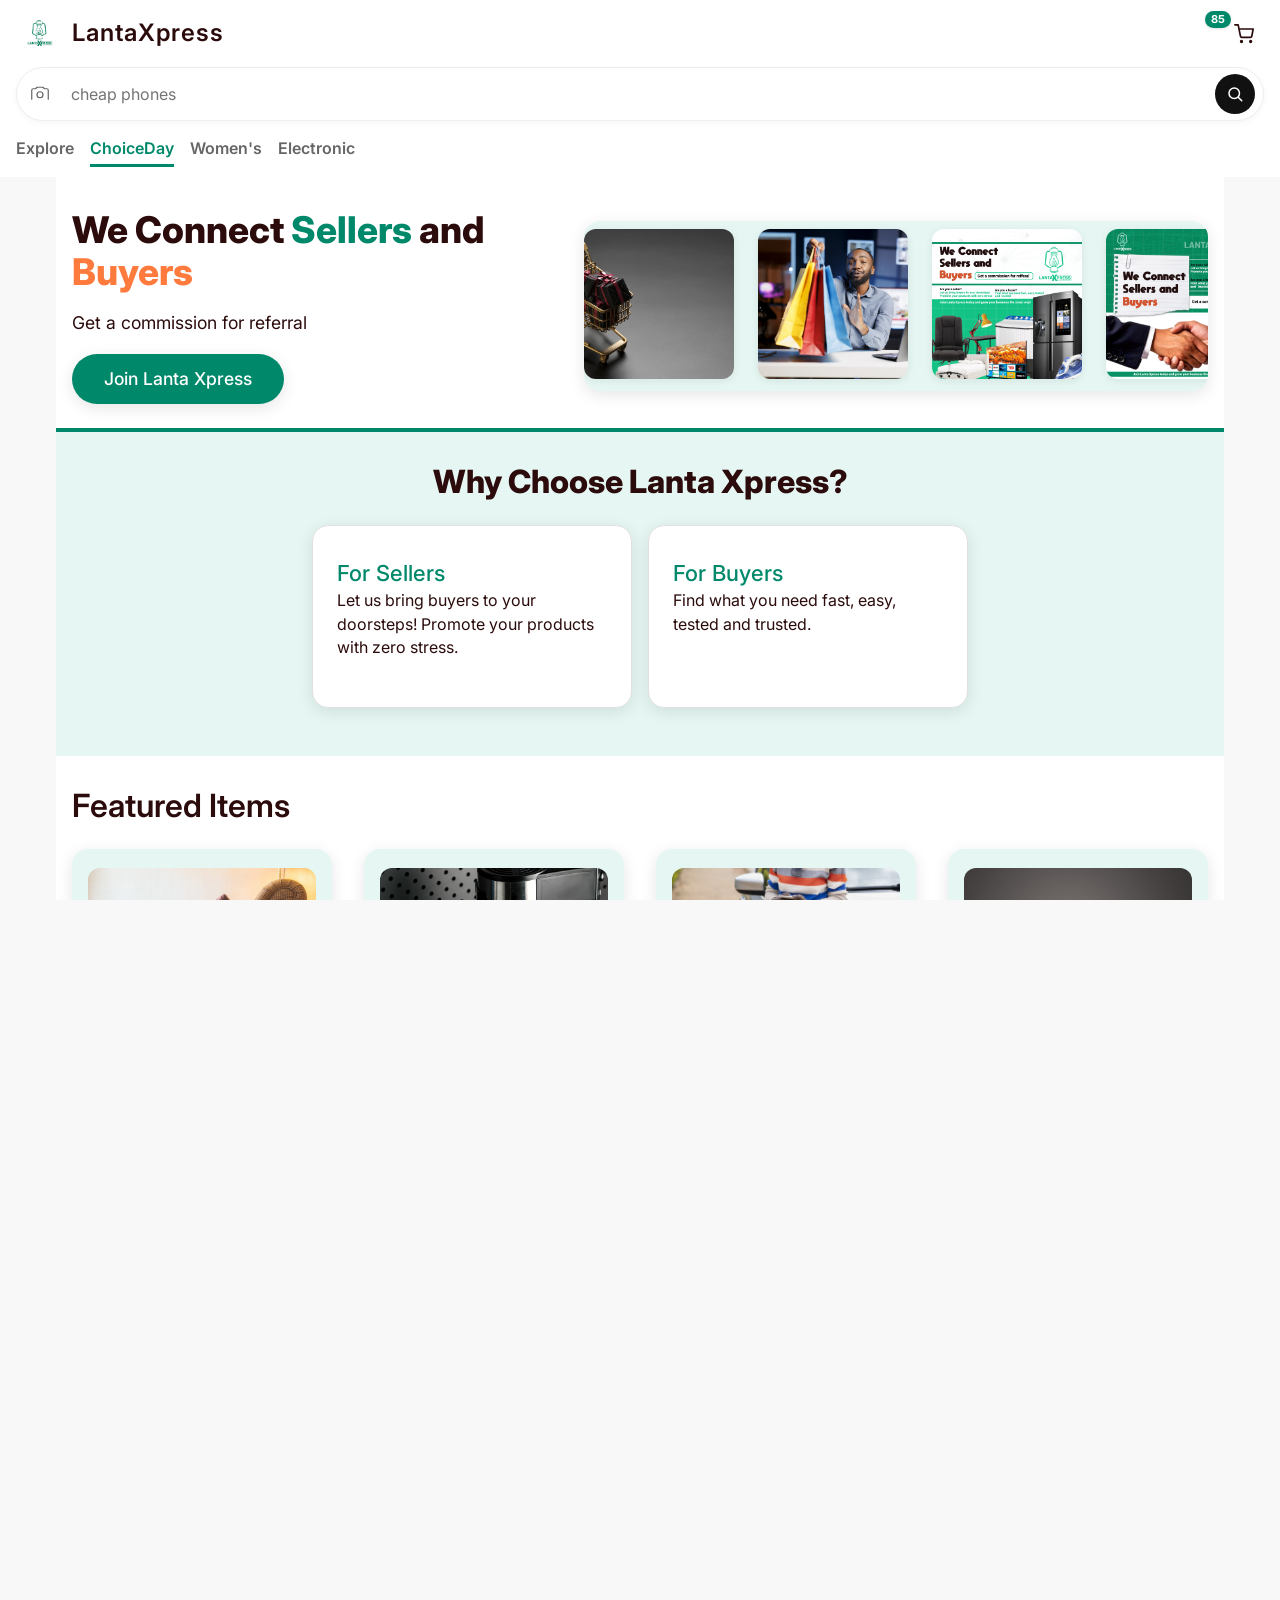
==== commit 739d474b: "chore(homepage): use assets/lantolog1.jpg as homepage logo" ====
--- a/index.html
+++ b/index.html
@@ -14,7 +14,7 @@
   <header class="header homepage">
     <div class="header-top">
       <div class="logo-area">
-        <img src="assets/lantalogo2.jpg" alt="Lanta Xpress Logo" class="logo">
+          <img src="assets/lantolog1.jpg" alt="Lanta Xpress Logo" class="logo">
         <span class="brand-name">LantaXpress</span>
       </div>
       <div class="header-actions">
--- a/style.css
+++ b/style.css
@@ -250,7 +250,7 @@
   position: absolute;
   top: -6px;
   right: -6px;
-  background: #ff2d55;
+  background: var(--green);
   color: #fff;
   font-size: 11px;
   padding: 3px 6px;
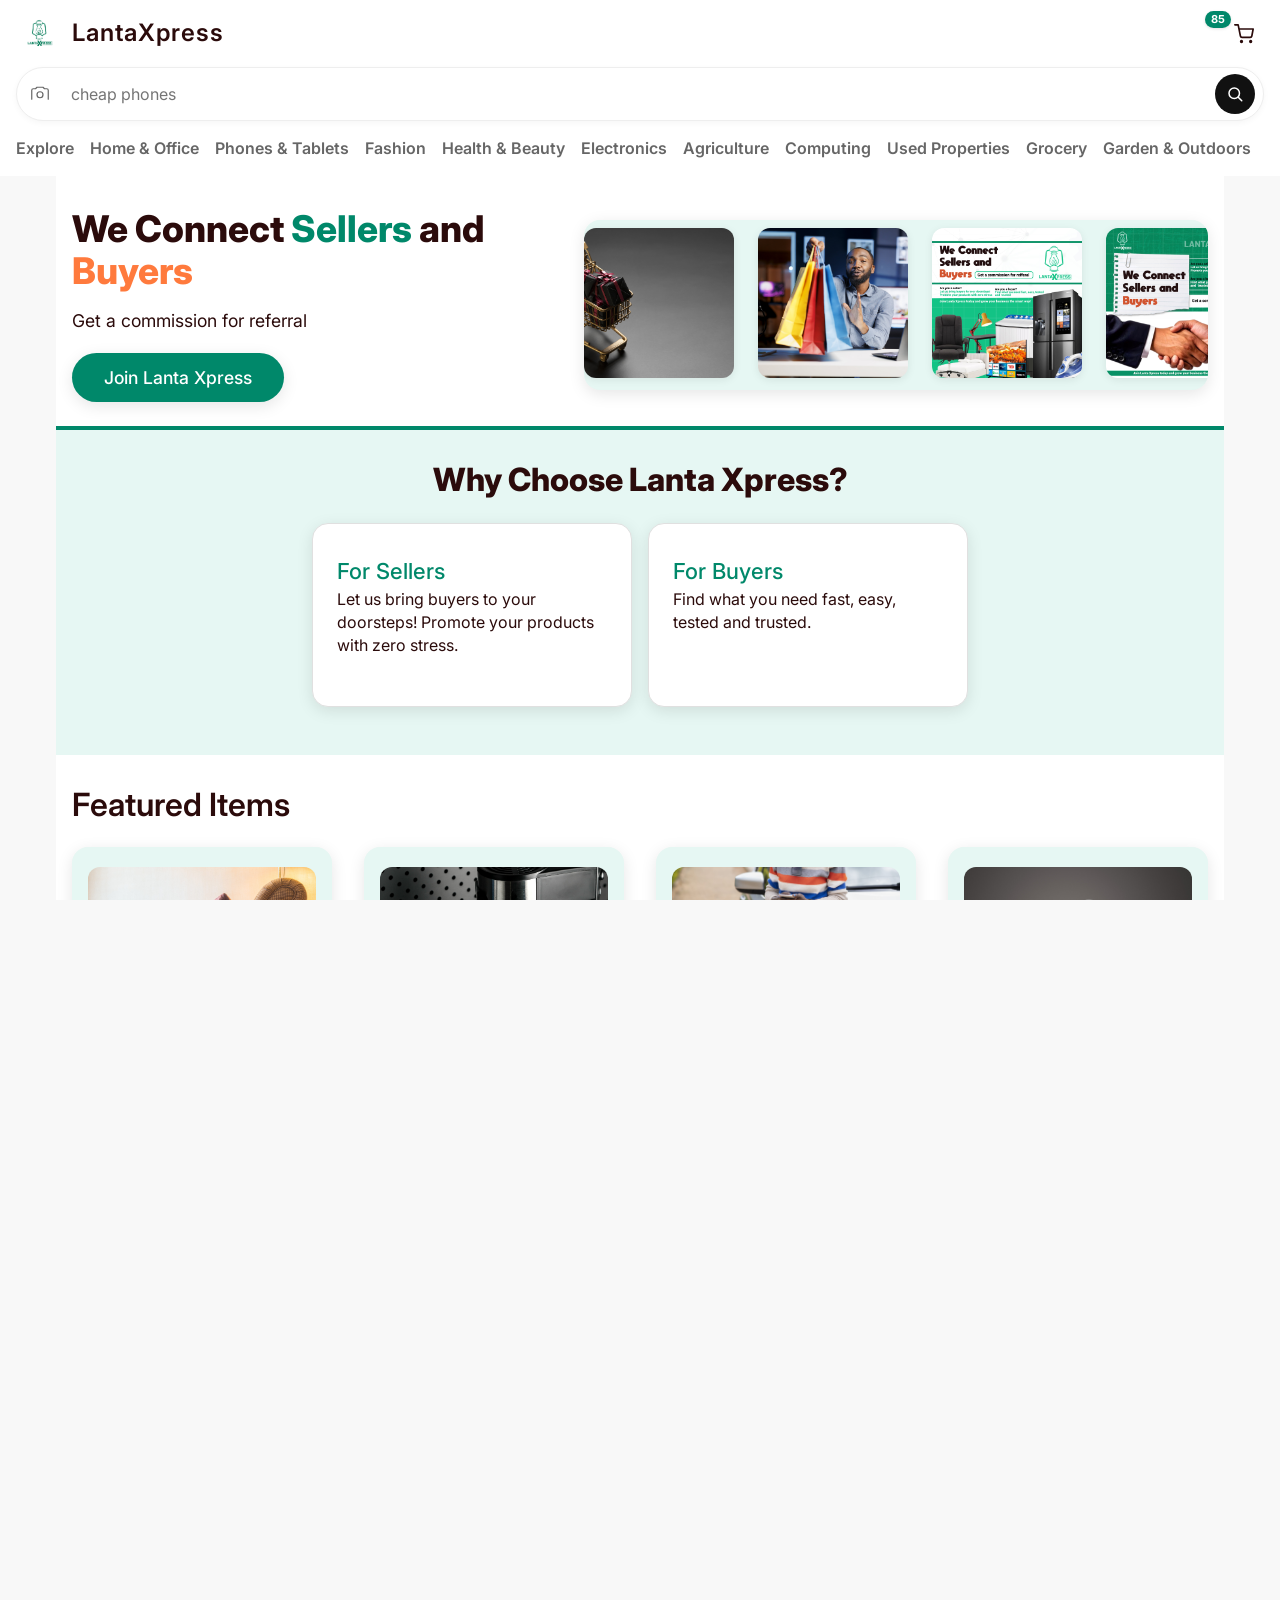
==== commit 468a389b: "feat(homepage): add category nav linking to items page categories" ====
--- a/index.html
+++ b/index.html
@@ -46,9 +46,19 @@
       </form>
       <nav class="top-categories" aria-label="Top categories">
         <a href="#" class="cat">Explore</a>
-        <a href="#" class="cat active">ChoiceDay</a>
-        <a href="#" class="cat">Women's</a>
-        <a href="#" class="cat">Electronic</a>
+        <a href="items.html?category=home-office" class="cat">Home &amp; Office</a>
+        <a href="items.html?category=phones-tablets" class="cat">Phones &amp; Tablets</a>
+        <a href="items.html?category=fashion" class="cat">Fashion</a>
+        <a href="items.html?category=health-beauty" class="cat">Health &amp; Beauty</a>
+        <a href="items.html?category=electronics" class="cat">Electronics</a>
+        <a href="items.html?category=agriculture" class="cat">Agriculture</a>
+        <a href="items.html?category=computing" class="cat">Computing</a>
+        <a href="items.html?category=used-properties" class="cat">Used Properties</a>
+        <a href="items.html?category=grocery" class="cat">Grocery</a>
+        <a href="items.html?category=garden-outdoors" class="cat">Garden &amp; Outdoors</a>
+        <a href="items.html?category=automobile" class="cat">Automobile</a>
+        <a href="items.html?category=sporting-goods" class="cat">Sporting Goods</a>
+        <a href="items.html?category=toys-baby" class="cat">Toys &amp; Baby</a>
       </nav>
     </div>
   </header>
